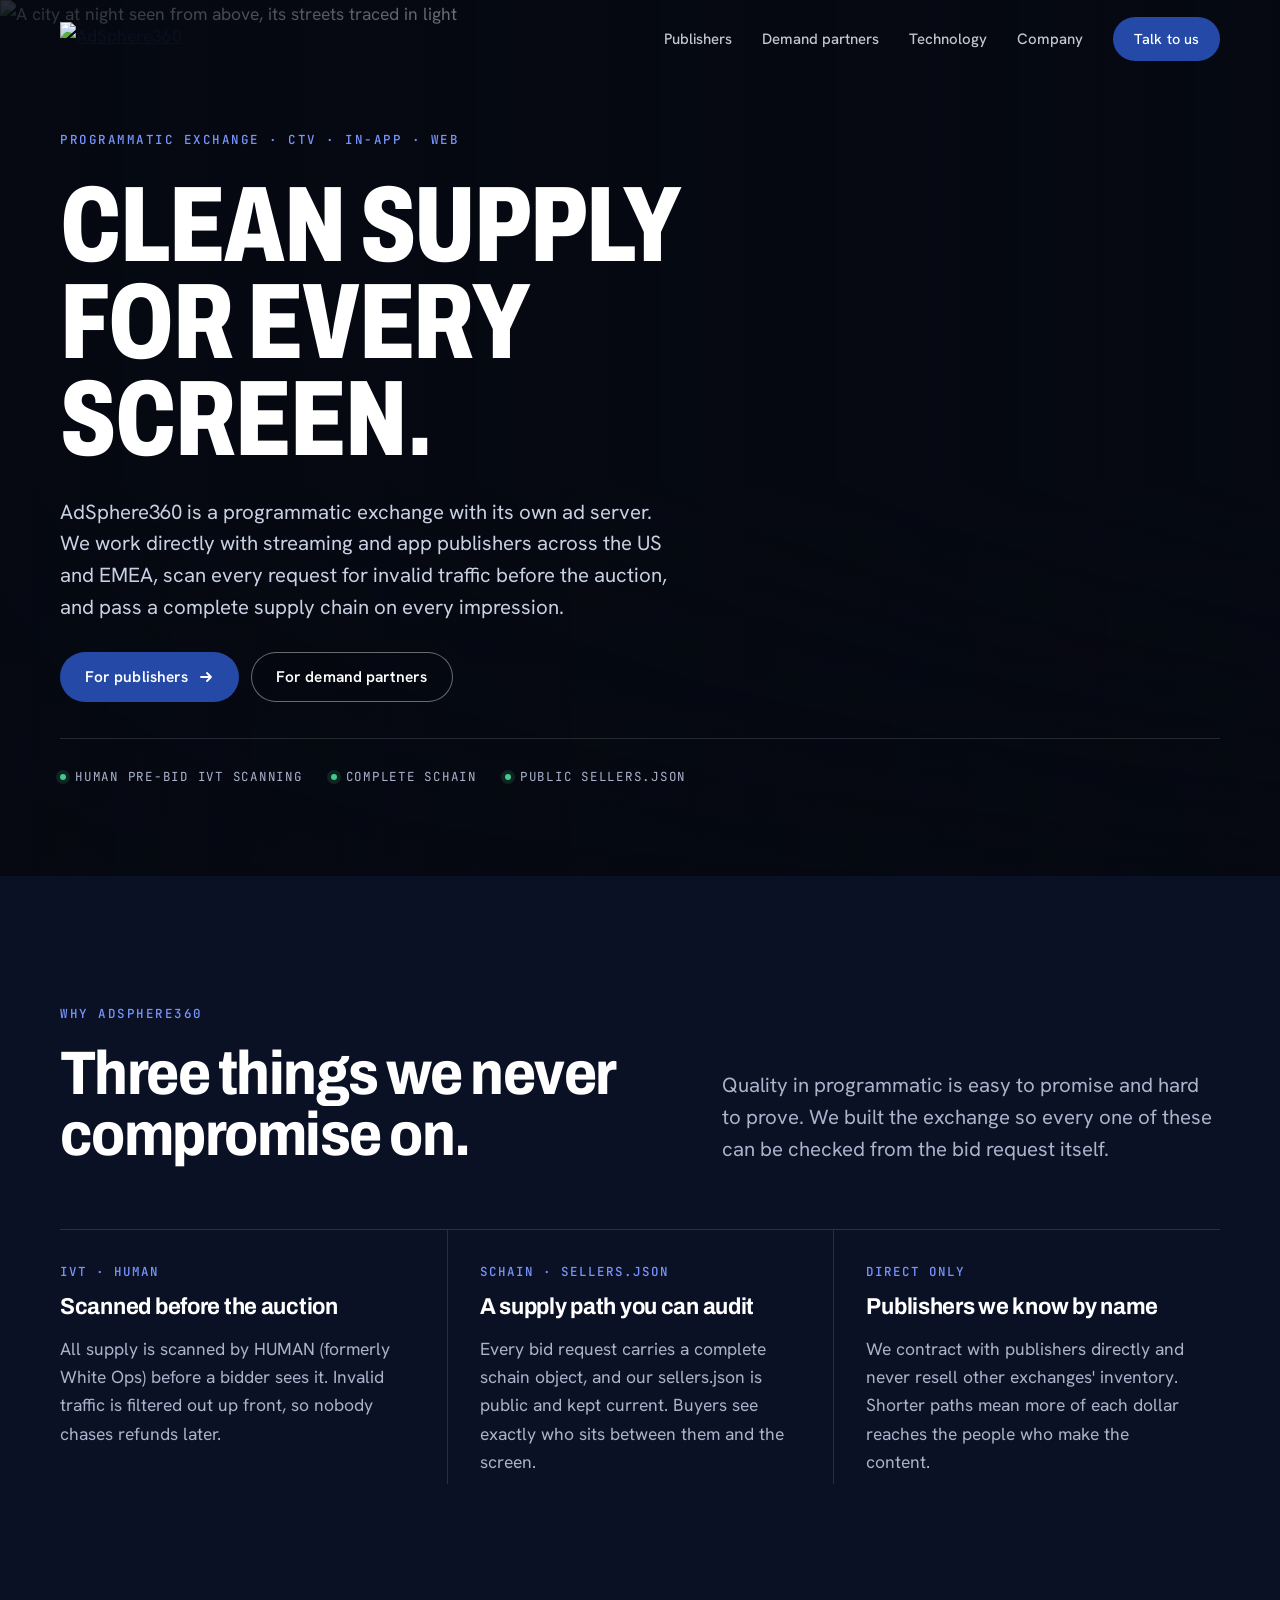
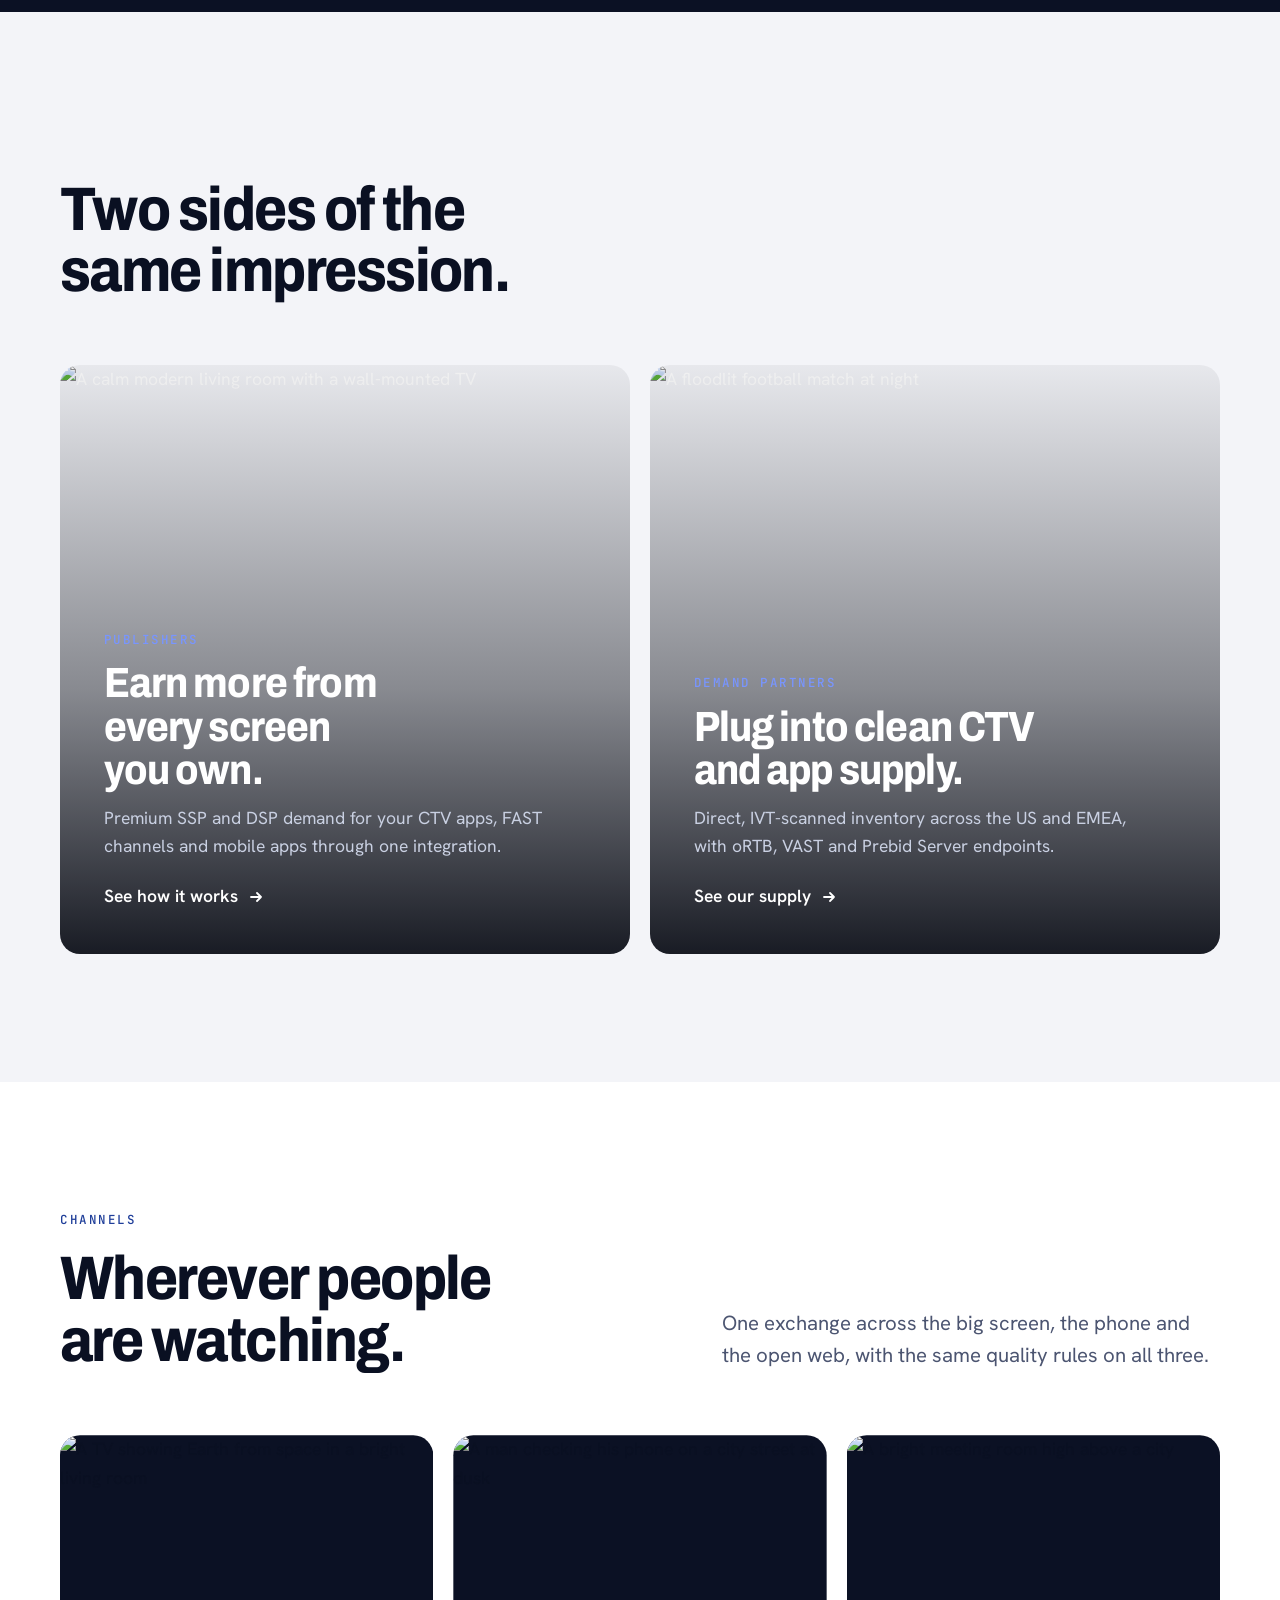
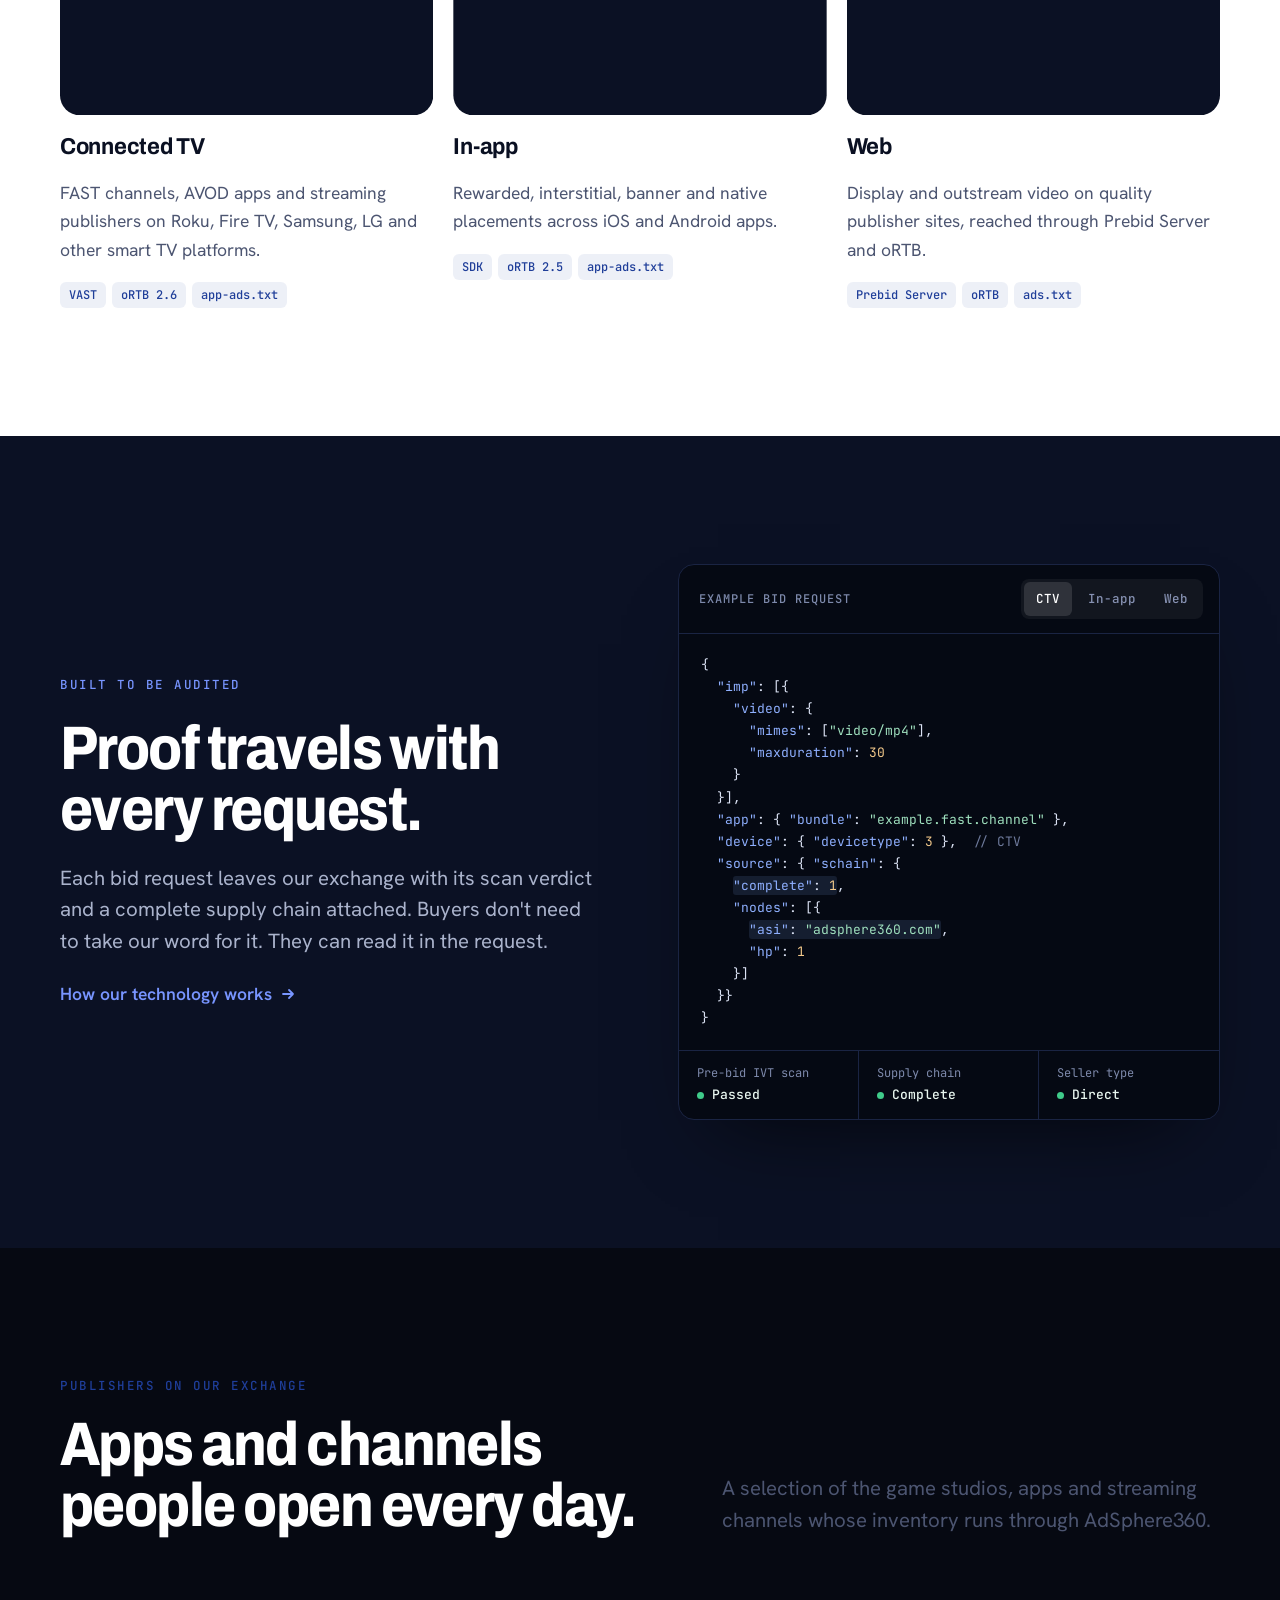
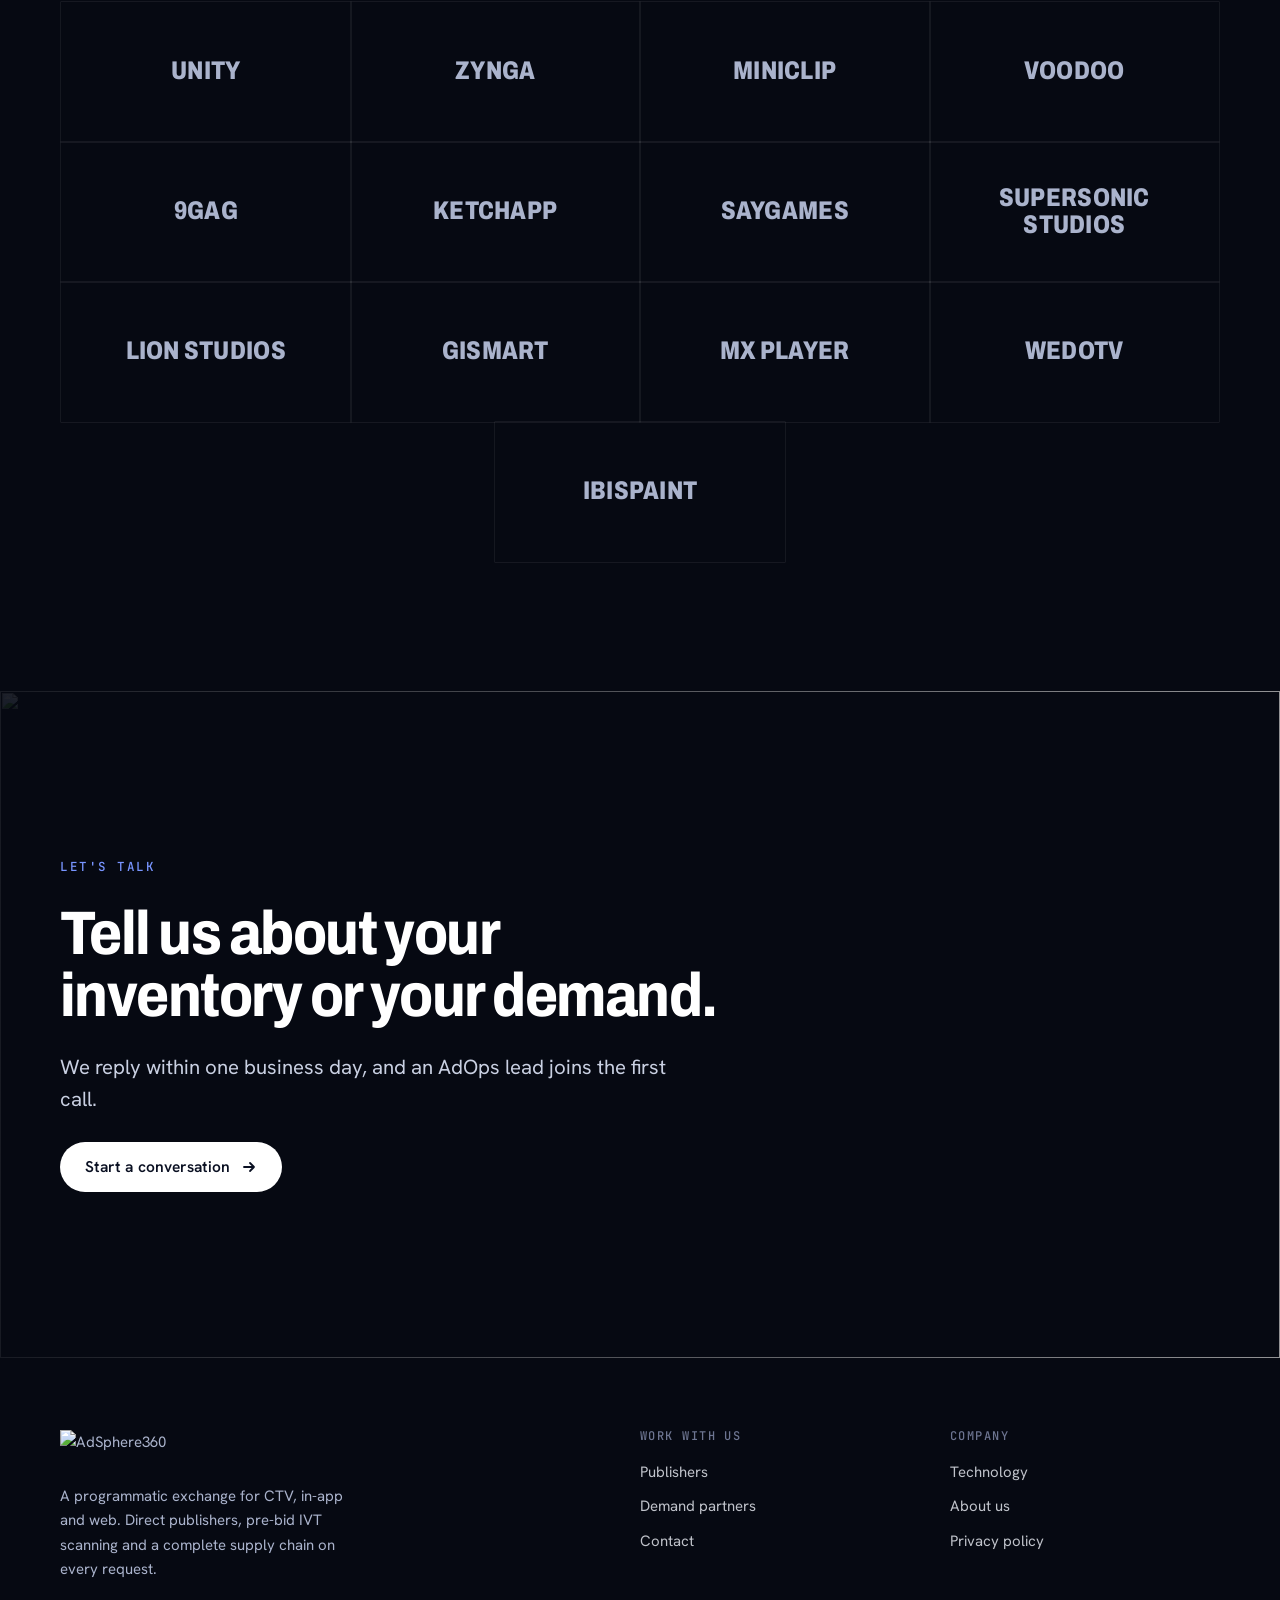
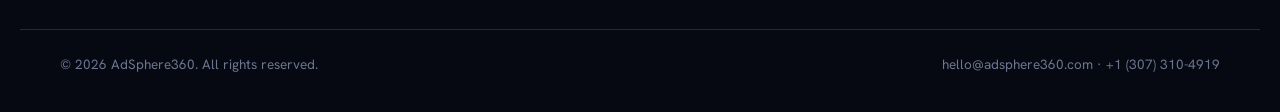
==== index.html @ b0e9ba5e "Add files via upload" ====
<!doctype html>
<html lang="en">
<head>
<meta charset="utf-8">
<meta name="viewport" content="width=device-width, initial-scale=1, viewport-fit=cover">
<title>AdSphere360</title>
<meta name="claude:viewport-fit-sides" content="cover">
<meta name="description" content="AdSphere360 is a programmatic exchange for CTV, in-app and web with direct publishers, HUMAN pre-bid IVT scanning and complete schain.">
<link rel="preconnect" href="https://fonts.googleapis.com"><link rel="preconnect" href="https://fonts.gstatic.com" crossorigin><link rel="stylesheet" href="https://fonts.googleapis.com/css2?family=Archivo:wdth,wght@62..125,500..900&family=Hanken+Grotesk:wght@400;500;600;700&family=JetBrains+Mono:wght@400;500&display=swap">
<link rel="stylesheet" href="styles.css">
</head>
<body>
<header class="site-header">
  <div class="wrap nav">
    <a class="logo" href="index.html" aria-label="AdSphere360 home"><img src="assets/logo-light.png" alt="AdSphere360" width="900" height="217"></a>
    <nav class="nav-links" aria-label="Main"><a href="publishers.html">Publishers</a><a href="demand.html">Demand partners</a><a href="technology.html">Technology</a><a href="company.html">Company</a><a class="btn btn-brand nav-cta" href="contact.html">Talk to us</a></nav>
    <button class="menu-btn" type="button" aria-expanded="false" aria-controls="mobile-panel"><span class="label">Menu</span><svg width="16" height="16" viewBox="0 0 16 16" aria-hidden="true"><path d="M2 5h12M2 11h12" stroke="currentColor" stroke-width="1.8" stroke-linecap="round"/></svg></button>
  </div>
</header>
<nav class="mobile-panel" id="mobile-panel" aria-label="Mobile"><a href="index.html" aria-current="page">Home</a><a href="publishers.html">Publishers</a><a href="demand.html">Demand partners</a><a href="technology.html">Technology</a><a href="company.html">Company</a><a href="contact.html">Contact</a></nav>
<main>
<section class="hero ">
  <div class="hero-media"><img src="assets/img/hero-city.jpg" alt="A city at night seen from above, its streets traced in light" fetchpriority="high"></div>
  <div class="wrap hero-inner on-photo">
    <span class="eyebrow rise">Programmatic exchange · CTV · In-app · Web</span>
    <h1 class="h-hero rise d1">Clean supply for every screen.</h1>
    <p class="lede rise d2">AdSphere360 is a programmatic exchange with its own ad server. We work directly with streaming and app publishers across the US and EMEA, scan every request for invalid traffic before the auction, and pass a complete supply chain on every impression.</p>
    <div class="hero-actions rise d3"><a class="btn btn-brand" href="publishers.html">For publishers <svg width="16" height="16" viewBox="0 0 16 16" aria-hidden="true"><path d="M3 8h10M9 4l4 4-4 4" fill="none" stroke="currentColor" stroke-width="1.8" stroke-linecap="round" stroke-linejoin="round"/></svg></a><a class="btn btn-line" href="demand.html">For demand partners</a></div>
    <div class="hero-foot rise d4"><span><i></i>HUMAN pre-bid IVT scanning</span><span><i></i>Complete schain</span><span><i></i>Public sellers.json</span></div>
  </div>
</section>
<section class="dark band"><div class="wrap">
  <div class="sec-head split">
    <div style="display:grid;gap:18px"><span class="eyebrow">Why AdSphere360</span><h2 class="h-xl">Three things we never compromise on.</h2></div>
    <p class="lede">Quality in programmatic is easy to promise and hard to prove. We built the exchange so every one of these can be checked from the bid request itself.</p>
  </div>
  <div class="pillars">
  <article class="pillar"><span class="tag">IVT · HUMAN</span><h3 class="h-m">Scanned before the auction</h3><p>All supply is scanned by HUMAN (formerly White Ops) before a bidder sees it. Invalid traffic is filtered out up front, so nobody chases refunds later.</p></article>
  <article class="pillar"><span class="tag">schain · sellers.json</span><h3 class="h-m">A supply path you can audit</h3><p>Every bid request carries a complete schain object, and our sellers.json is public and kept current. Buyers see exactly who sits between them and the screen.</p></article>
  <article class="pillar"><span class="tag">Direct only</span><h3 class="h-m">Publishers we know by name</h3><p>We contract with publishers directly and never resell other exchanges' inventory. Shorter paths mean more of each dollar reaches the people who make the content.</p></article>
</div>
</div></section>

<section class="band"><div class="wrap">
  <div class="sec-head"><span class="eyebrow">Who we work with</span><h2 class="h-xl">Two sides of the same impression.</h2></div>
  <div class="doors">
    <a class="door" href="publishers.html"><img src="assets/img/living-room.jpg" alt="A calm modern living room with a wall-mounted TV" loading="lazy">
      <span class="eyebrow">Publishers</span><h3>Earn more from every screen you own.</h3>
      <p>Premium SSP and DSP demand for your CTV apps, FAST channels and mobile apps through one integration.</p>
      <span class="go">See how it works <svg width="16" height="16" viewBox="0 0 16 16" aria-hidden="true"><path d="M3 8h10M9 4l4 4-4 4" fill="none" stroke="currentColor" stroke-width="1.8" stroke-linecap="round" stroke-linejoin="round"/></svg></span></a>
    <a class="door" href="demand.html"><img src="assets/img/stadium-pitch.jpg" alt="A floodlit football match at night" loading="lazy">
      <span class="eyebrow">Demand partners</span><h3>Plug into clean CTV and app supply.</h3>
      <p>Direct, IVT-scanned inventory across the US and EMEA, with oRTB, VAST and Prebid Server endpoints.</p>
      <span class="go">See our supply <svg width="16" height="16" viewBox="0 0 16 16" aria-hidden="true"><path d="M3 8h10M9 4l4 4-4 4" fill="none" stroke="currentColor" stroke-width="1.8" stroke-linecap="round" stroke-linejoin="round"/></svg></span></a>
  </div>
</div></section>

<section class="white band"><div class="wrap">
  <div class="sec-head split">
    <div style="display:grid;gap:18px"><span class="eyebrow">Channels</span><h2 class="h-xl">Wherever people are watching.</h2></div>
    <p class="lede">One exchange across the big screen, the phone and the open web, with the same quality rules on all three.</p>
  </div>
  <div class="tiles">
    <article class="tile"><figure><img src="assets/img/tv-earth.jpg" alt="A TV showing Earth from space in a bright living room" loading="lazy"></figure>
      <h3 class="h-m">Connected TV</h3><p class="muted">FAST channels, AVOD apps and streaming publishers on Roku, Fire TV, Samsung, LG and other smart TV platforms.</p>
      <div class="specs"><span class="chip">VAST</span><span class="chip">oRTB 2.6</span><span class="chip">app-ads.txt</span></div></article>
    <article class="tile"><figure><img src="assets/img/phone-street.jpg" alt="A man checking his phone on a city street at dusk" loading="lazy"></figure>
      <h3 class="h-m">In-app</h3><p class="muted">Rewarded, interstitial, banner and native placements across iOS and Android apps.</p>
      <div class="specs"><span class="chip">SDK</span><span class="chip">oRTB 2.5</span><span class="chip">app-ads.txt</span></div></article>
    <article class="tile"><figure><img src="assets/img/meeting-skyline.jpg" alt="A bright meeting room high above a city" loading="lazy"></figure>
      <h3 class="h-m">Web</h3><p class="muted">Display and outstream video on quality publisher sites, reached through Prebid Server and oRTB.</p>
      <div class="specs"><span class="chip">Prebid Server</span><span class="chip">oRTB</span><span class="chip">ads.txt</span></div></article>
  </div>
</div></section>

<section class="dark band"><div class="wrap feature">
  <div class="copy">
    <span class="eyebrow">Built to be audited</span>
    <h2 class="h-xl">Proof travels with every request.</h2>
    <p class="lede">Each bid request leaves our exchange with its scan verdict and a complete supply chain attached. Buyers don't need to take our word for it. They can read it in the request.</p>
    <div><a class="text-link" href="technology.html">How our technology works <svg width="16" height="16" viewBox="0 0 16 16" aria-hidden="true"><path d="M3 8h10M9 4l4 4-4 4" fill="none" stroke="currentColor" stroke-width="1.8" stroke-linecap="round" stroke-linejoin="round"/></svg></a></div>
  </div>
  <div class="inspector" aria-label="Example bid request from the AdSphere360 exchange">
  <div class="insp-top">
    <span class="insp-title">Example bid request</span>
    <div class="tabs" role="tablist" aria-label="Request type">
      <button class="tab" role="tab" id="tab-ctv" aria-selected="true" aria-controls="req-ctv">CTV</button>
      <button class="tab" role="tab" id="tab-app" aria-selected="false" aria-controls="req-app" tabindex="-1">In-app</button>
      <button class="tab" role="tab" id="tab-web" aria-selected="false" aria-controls="req-web" tabindex="-1">Web</button>
    </div>
  </div>
  <div class="code-stack">
<pre id="req-ctv" role="tabpanel" aria-labelledby="tab-ctv">{
  <span class="k">"imp"</span>: [{
    <span class="k">"video"</span>: {
      <span class="k">"mimes"</span>: [<span class="s">"video/mp4"</span>],
      <span class="k">"maxduration"</span>: <span class="n">30</span>
    }
  }],
  <span class="k">"app"</span>: { <span class="k">"bundle"</span>: <span class="s">"example.fast.channel"</span> },
  <span class="k">"device"</span>: { <span class="k">"devicetype"</span>: <span class="n">3</span> },  <span class="c">// CTV</span>
  <span class="k">"source"</span>: { <span class="k">"schain"</span>: {
    <span class="hl"><span class="k">"complete"</span>: <span class="n">1</span></span>,
    <span class="k">"nodes"</span>: [{
      <span class="hl"><span class="k">"asi"</span>: <span class="s">"adsphere360.com"</span></span>,
      <span class="k">"hp"</span>: <span class="n">1</span>
    }]
  }}
}</pre>
<pre id="req-app" role="tabpanel" aria-labelledby="tab-app" data-off>{
  <span class="k">"imp"</span>: [{
    <span class="k">"banner"</span>: { <span class="k">"w"</span>: <span class="n">320</span>, <span class="k">"h"</span>: <span class="n">480</span> },
    <span class="k">"instl"</span>: <span class="n">1</span>
  }],
  <span class="k">"app"</span>: { <span class="k">"bundle"</span>: <span class="s">"com.example.puzzle"</span> },
  <span class="k">"device"</span>: { <span class="k">"devicetype"</span>: <span class="n">4</span> },  <span class="c">// phone</span>
  <span class="k">"source"</span>: { <span class="k">"schain"</span>: {
    <span class="hl"><span class="k">"complete"</span>: <span class="n">1</span></span>,
    <span class="k">"nodes"</span>: [{
      <span class="hl"><span class="k">"asi"</span>: <span class="s">"adsphere360.com"</span></span>,
      <span class="k">"hp"</span>: <span class="n">1</span>
    }]
  }}
}</pre>
<pre id="req-web" role="tabpanel" aria-labelledby="tab-web" data-off>{
  <span class="k">"imp"</span>: [{
    <span class="k">"video"</span>: { <span class="k">"plcmt"</span>: <span class="n">4</span> }
  }],
  <span class="k">"site"</span>: { <span class="k">"domain"</span>: <span class="s">"example-publisher.com"</span> },
  <span class="k">"device"</span>: { <span class="k">"devicetype"</span>: <span class="n">2</span> },  <span class="c">// desktop</span>
  <span class="k">"source"</span>: { <span class="k">"schain"</span>: {
    <span class="hl"><span class="k">"complete"</span>: <span class="n">1</span></span>,
    <span class="k">"nodes"</span>: [{
      <span class="hl"><span class="k">"asi"</span>: <span class="s">"adsphere360.com"</span></span>,
      <span class="k">"hp"</span>: <span class="n">1</span>
    }]
  }}
}</pre>
  </div>
  <div class="insp-checks">
    <div>Pre-bid IVT scan<strong>Passed</strong></div>
    <div>Supply chain<strong>Complete</strong></div>
    <div>Seller type<strong>Direct</strong></div>
  </div>
</div>
</div></section>

<section class="ink band" aria-labelledby="pubs-h"><div class="wrap"><div class="sec-head split"><div style="display:grid;gap:18px"><span class="eyebrow">Publishers on our exchange</span><h2 class="h-xl" id="pubs-h">Apps and channels people open every day.</h2></div><p class="lede">A selection of the game studios, apps and streaming channels whose inventory runs through AdSphere360.</p></div><ul class="pubwall"><li><span>Unity</span></li><li><span>Zynga</span></li><li><span>Miniclip</span></li><li><span>Voodoo</span></li><li><span>9GAG</span></li><li><span>Ketchapp</span></li><li><span>SayGames</span></li><li><span>Supersonic Studios</span></li><li><span>Lion Studios</span></li><li><span>Gismart</span></li><li><span>MX Player</span></li><li><span>WeDoTV</span></li><li><span>ibisPaint</span></li></ul></div></section>

<section class="photo-band cta-band">
  <img class="bg" src="assets/img/phone-silhouette.jpg" alt="" loading="lazy">
  <div class="wrap"><div class="inner">
    <span class="eyebrow" style="color:var(--glow)">Let's talk</span>
    <h2 class="h-xl">Tell us about your inventory or your demand.</h2>
    <p class="lede" style="color:#C9D0E2">We reply within one business day, and an AdOps lead joins the first call.</p>
    <div><a class="btn btn-light" href="contact.html">Start a conversation <svg width="16" height="16" viewBox="0 0 16 16" aria-hidden="true"><path d="M3 8h10M9 4l4 4-4 4" fill="none" stroke="currentColor" stroke-width="1.8" stroke-linecap="round" stroke-linejoin="round"/></svg></a></div>
  </div></div>
</section>
</main>
<footer class="site-footer">
  <div class="wrap foot-grid">
    <div class="foot-brand">
      <img src="assets/logo-light.png" alt="AdSphere360" width="900" height="217">
      <p>A programmatic exchange for CTV, in-app and web. Direct publishers, pre-bid IVT scanning and a complete supply chain on every request.</p>
    </div>
    <div class="foot-col"><h4>Work with us</h4><ul>
      <li><a href="publishers.html">Publishers</a></li>
      <li><a href="demand.html">Demand partners</a></li>
      <li><a href="contact.html">Contact</a></li></ul></div>
    <div class="foot-col"><h4>Company</h4><ul>
      <li><a href="technology.html">Technology</a></li>
      <li><a href="company.html">About us</a></li>
      <li><a href="privacy-policy.html">Privacy policy</a></li></ul></div>
  </div>
  <div class="wrap foot-base"><span>© 2026 AdSphere360. All rights reserved.</span><span>hello@adsphere360.com · +1 (307) 310-4919</span></div>
</footer>
<script src="site.js"></script>
</body>
</html>
---- styles.css ----
/* AdSphere360 — cinematic broadcast look.
   Night photography carries the dark bands; cool paper carries the reading bands.
   Condensed uppercase display echoes the wordmark; logo blue is the only accent. */
:root{
  --ink:#060912; --night:#0B1124; --night-2:#111A35;
  --paper:#F3F4F8; --white:#FFFFFF;
  --text:#0A1022; --muted:#4C5571; --faint:#6D7591; --line:#DCE0EA;
  --brand:#1F3E99; --brand-2:#2449A6; --glow:#7895FF;
  --on-dark:#EEF1F8; --on-dark-muted:#AAB3CC; --line-dark:rgba(255,255,255,.13);
  --ok:#3FCB8A;
  --display:"Archivo","Arial Narrow","Helvetica Neue",Arial,sans-serif;
  --body:"Hanken Grotesk","Segoe UI",system-ui,sans-serif;
  --mono:"JetBrains Mono",ui-monospace,Menlo,Consolas,monospace;
  --ease-out:cubic-bezier(0.23,1,0.32,1);
  --ease-io:cubic-bezier(0.77,0,0.175,1);
  --wrap:1240px;
  color-scheme:light;
}
*{box-sizing:border-box}
html{scroll-behavior:smooth;-webkit-text-size-adjust:100%}
body{margin:0;background:var(--paper);color:var(--text);font-family:var(--body);font-size:17.5px;line-height:1.62;-webkit-font-smoothing:antialiased;text-rendering:optimizeLegibility}
img{max-width:100%;display:block}
a{color:inherit}
h1,h2,h3,h4{margin:0;font-family:var(--display);text-wrap:balance}
p{margin:0}
ul{margin:0;padding:0;list-style:none}
:focus-visible{outline:2px solid var(--glow);outline-offset:3px;border-radius:3px}

.wrap{max-width:var(--wrap);margin:0 auto;padding-left:max(20px, env(safe-area-inset-left,0px));padding-right:max(20px, env(safe-area-inset-right,0px))}
@media (min-width:760px){.wrap{padding-left:max(40px, env(safe-area-inset-left,0px));padding-right:max(40px, env(safe-area-inset-right,0px))}}

/* Type scale */
.eyebrow{font-family:var(--mono);font-size:12.5px;font-weight:500;letter-spacing:.12em;text-transform:uppercase;color:var(--brand)}
.dark .eyebrow,.on-photo .eyebrow{color:var(--glow)}
.h-hero{font-weight:800;font-stretch:72%;text-transform:uppercase;font-size:clamp(46px,8.4vw,112px);line-height:.9;letter-spacing:-.01em}
.h-xl{font-weight:750;font-stretch:88%;font-size:clamp(36px,4.8vw,64px);line-height:1;letter-spacing:-.025em}
.h-l{font-weight:700;font-stretch:92%;font-size:clamp(28px,3.2vw,42px);line-height:1.06;letter-spacing:-.02em}
.h-m{font-weight:700;font-stretch:95%;font-size:23px;line-height:1.2;letter-spacing:-.012em}
.lede{font-size:clamp(18px,1.6vw,21px);line-height:1.55;color:var(--muted);max-width:58ch}
.dark .lede,.on-photo .lede{color:var(--on-dark-muted)}
.muted{color:var(--muted)}
.dark .muted{color:var(--on-dark-muted)}

/* Bands */
.band{padding-block:clamp(72px,10vw,136px)}
.band.tight{padding-block:clamp(56px,7vw,96px)}
.dark{background:var(--night);color:var(--on-dark)}
.dark h1,.dark h2,.dark h3{color:var(--white)}
.ink{background:var(--ink);color:var(--on-dark)}
.ink h2,.ink h3{color:var(--white)}
.white{background:var(--white)}

/* Buttons */
.btn{display:inline-flex;align-items:center;gap:10px;min-height:50px;padding:0 24px;border-radius:999px;font:600 15.5px/1 var(--body);letter-spacing:.005em;text-decoration:none;cursor:pointer;border:1px solid transparent;transition:transform 160ms var(--ease-out),background-color 200ms ease,border-color 200ms ease,color 200ms ease}
.btn:active{transform:scale(.97)}
.btn svg{transition:transform 220ms var(--ease-out)}
.btn-brand{background:var(--brand-2);color:var(--white)}
.btn-light{background:var(--white);color:var(--text)}
.btn-line{border-color:rgba(255,255,255,.4);color:var(--white);background:rgba(6,9,18,.15);backdrop-filter:blur(6px);-webkit-backdrop-filter:blur(6px)}
.btn-line-dark{border-color:var(--line);color:var(--text);background:var(--white)}
@media (hover:hover) and (pointer:fine){
  .btn-brand:hover{background:#2B55C4}
  .btn-light:hover{background:#E6EAF4}
  .btn-line:hover{border-color:var(--white);background:rgba(255,255,255,.08)}
  .btn-line-dark:hover{border-color:var(--muted)}
  .btn:hover svg{transform:translateX(3px)}
}
.text-link{display:inline-flex;align-items:center;gap:8px;font-weight:600;text-decoration:none;color:var(--brand)}
.dark .text-link,.ink .text-link{color:var(--glow)}
.text-link svg{transition:transform 220ms var(--ease-out)}
@media (hover:hover){.text-link:hover svg{transform:translateX(3px)}}

/* Header */
.site-header{position:fixed;inset:0 0 auto 0;z-index:50;padding-top:env(safe-area-inset-top,0px);transition:background-color 260ms ease,border-color 260ms ease,backdrop-filter 260ms ease;border-bottom:1px solid transparent}
.site-header.solid{background:rgba(6,9,18,.86);backdrop-filter:saturate(1.3) blur(14px);-webkit-backdrop-filter:saturate(1.3) blur(14px);border-bottom-color:var(--line-dark)}
.nav{display:flex;align-items:center;justify-content:space-between;gap:20px;min-height:78px}
.logo{display:block;flex:0 0 auto}
.logo img{height:30px;width:auto}
@media (min-width:760px){.logo img{height:34px}}
.nav-links{display:flex;align-items:center;gap:30px}
.nav-links a{color:var(--on-dark);text-decoration:none;font-size:15px;font-weight:500;opacity:.82;transition:opacity 160ms ease;position:relative;padding-block:6px}
.nav-links a[aria-current="page"]{opacity:1}
.nav-links a:not(.btn)[aria-current="page"]::after{content:"";position:absolute;left:0;right:0;bottom:-2px;height:2px;background:var(--glow);border-radius:2px}
@media (hover:hover){.nav-links a:hover{opacity:1}}
.nav-links .nav-cta{min-height:44px;padding:0 20px;font-size:14.5px;opacity:1;text-decoration:none;color:var(--white)}
.menu-btn{display:none;appearance:none;background:transparent;border:1px solid var(--line-dark);color:var(--white);border-radius:999px;min-height:44px;padding:0 16px;font:600 14px/1 var(--body);cursor:pointer;gap:10px;align-items:center}
.menu-btn:active{transform:scale(.97)}
.mobile-panel{display:none}
@media (max-width:980px){
  .nav-links{display:none}
  .menu-btn{display:inline-flex}
  .mobile-panel{display:block;position:fixed;inset:0;z-index:49;background:var(--ink);padding:calc(96px + env(safe-area-inset-top,0px)) max(20px, env(safe-area-inset-right,0px)) 40px max(20px, env(safe-area-inset-left,0px));opacity:0;visibility:hidden;transform:translateY(-8px);transition:opacity 220ms var(--ease-out),transform 260ms var(--ease-out),visibility 0s 260ms}
  .menu-open .mobile-panel{opacity:1;visibility:visible;transform:none;transition:opacity 220ms var(--ease-out),transform 260ms var(--ease-out)}
  .mobile-panel a{display:block;color:var(--white);text-decoration:none;font:700 34px/1.1 var(--display);font-stretch:80%;text-transform:uppercase;padding-block:14px;border-bottom:1px solid var(--line-dark)}
  .mobile-panel a[aria-current="page"]{color:var(--glow)}
  .menu-open .site-header{background:var(--ink)}
}

/* Photo hero */
.hero{position:relative;color:var(--on-dark);background:var(--ink);overflow:hidden;isolation:isolate}
.hero-media{position:absolute;inset:0;z-index:-2}
.hero-media img{width:100%;height:100%;object-fit:cover;animation:settle 2.2s var(--ease-out) both}
.hero::before{content:"";position:absolute;inset:0;z-index:-1;background:
  linear-gradient(90deg,rgba(6,9,18,.86) 0%,rgba(6,9,18,.52) 42%,rgba(6,9,18,.06) 100%),
  linear-gradient(0deg,rgba(6,9,18,.85) 0%,rgba(6,9,18,0) 45%)}
.hero-inner{min-height:clamp(560px,82vh,860px);display:flex;flex-direction:column;justify-content:flex-end;gap:28px;padding-block:calc(130px + env(safe-area-inset-top,0px)) clamp(56px,7vw,96px)}
.hero.short .hero-inner{min-height:clamp(440px,62vh,620px)}
.hero h1{color:var(--white);max-width:13ch}
.hero.wide-title h1{max-width:16ch}
.hero .lede{max-width:56ch;color:#C9D0E2}
.hero-actions{display:flex;flex-wrap:wrap;gap:12px}
.hero-foot{display:flex;flex-wrap:wrap;gap:10px 28px;padding-top:28px;margin-top:8px;border-top:1px solid var(--line-dark);font-family:var(--mono);font-size:12.5px;letter-spacing:.06em;text-transform:uppercase;color:var(--on-dark-muted)}
.hero-foot span{display:inline-flex;align-items:center;gap:9px}
.hero-foot i{width:6px;height:6px;border-radius:50%;background:var(--ok);display:inline-block;box-shadow:0 0 0 4px rgba(63,203,138,.14)}
@keyframes settle{from{transform:scale(1.07)}to{transform:scale(1)}}
@keyframes rise{from{opacity:0;transform:translateY(14px)}to{opacity:1;transform:none}}
.rise{animation:rise 760ms var(--ease-out) both}
.d1{animation-delay:90ms}.d2{animation-delay:180ms}.d3{animation-delay:270ms}.d4{animation-delay:360ms}

/* Section heads */
.sec-head{display:grid;gap:18px;max-width:780px;margin-bottom:clamp(40px,5vw,64px)}
.sec-head.split{max-width:none;grid-template-columns:minmax(0,1.2fr) minmax(0,1fr);align-items:end;gap:24px 64px}
@media (max-width:860px){.sec-head.split{grid-template-columns:minmax(0,1fr)}}

/* Pillars */
.pillars{display:grid;grid-template-columns:repeat(3,minmax(0,1fr));gap:0;border-top:1px solid var(--line-dark)}
.pillar{padding:36px 32px 8px 0;display:grid;gap:14px;align-content:start}
.pillar + .pillar{padding-left:32px;border-left:1px solid var(--line-dark)}
.pillar .tag{font:500 12.5px/1 var(--mono);letter-spacing:.08em;text-transform:uppercase;color:var(--glow)}
.pillar p{color:var(--on-dark-muted)}
.light-pillars{border-top-color:var(--line)}
.light-pillars .pillar + .pillar{border-left-color:var(--line)}
.light-pillars .pillar .tag{color:var(--brand)}
.light-pillars .pillar p{color:var(--muted)}
@media (max-width:860px){.pillars{grid-template-columns:minmax(0,1fr)}.pillar,.pillar + .pillar{padding:28px 0 4px;border-left:0;border-top:1px solid var(--line-dark)}.light-pillars .pillar{border-top-color:var(--line)}.pillar:first-child{border-top:0}}

/* Big image cards (audience doors) */
.doors{display:grid;grid-template-columns:repeat(2,minmax(0,1fr));gap:20px}
@media (max-width:860px){.doors{grid-template-columns:minmax(0,1fr)}}
.door{position:relative;display:flex;flex-direction:column;justify-content:flex-end;min-height:clamp(420px,46vw,600px);border-radius:20px;overflow:hidden;text-decoration:none;color:var(--white);isolation:isolate;padding:clamp(28px,3.4vw,44px)}
.door img{position:absolute;inset:0;width:100%;height:100%;object-fit:cover;z-index:-2;transition:transform 900ms var(--ease-out)}
.door::before{content:"";position:absolute;inset:0;z-index:-1;background:linear-gradient(0deg,rgba(6,9,18,.92) 0%,rgba(6,9,18,.45) 45%,rgba(6,9,18,.05) 100%)}
.door .eyebrow{color:var(--glow);margin-bottom:12px}
.door h3{font-weight:750;font-stretch:88%;font-size:clamp(30px,3.3vw,44px);line-height:1.02;letter-spacing:-.02em;color:var(--white);max-width:16ch}
.door p{color:#C9D0E2;margin-top:12px;max-width:44ch}
.door .go{margin-top:22px;display:inline-flex;align-items:center;gap:10px;font-weight:600}
.door .go svg{transition:transform 220ms var(--ease-out)}
.door:active{transform:scale(.99);transition:transform 160ms var(--ease-out)}
@media (hover:hover) and (pointer:fine){.door:hover img{transform:scale(1.04)}.door:hover .go svg{transform:translateX(4px)}}

/* Channel tiles */
.tiles{display:grid;grid-template-columns:repeat(3,minmax(0,1fr));gap:20px}
@media (max-width:900px){.tiles{grid-template-columns:minmax(0,1fr)}}
.tile{display:grid;gap:18px;align-content:start}
.tile figure{margin:0;border-radius:16px;overflow:hidden;aspect-ratio:4/3;max-width:100%;background:var(--night)}
.tile figure img{width:100%;height:100%;object-fit:cover;transition:transform 900ms var(--ease-out)}
@media (hover:hover){.tile:hover figure img{transform:scale(1.04)}}
.tile .specs{display:flex;flex-wrap:wrap;gap:6px}
.chip{font:500 12px/1 var(--mono);padding:7px 9px;border-radius:6px;background:rgba(31,62,153,.08);color:var(--brand);white-space:nowrap}
.dark .chip,.ink .chip{background:rgba(120,149,255,.12);color:#C4D0FF}

/* Split feature: image + copy */
.feature{display:grid;grid-template-columns:minmax(0,1fr) minmax(0,1fr);gap:clamp(36px,6vw,88px);align-items:center}
.feature.flip > :first-child{order:2}
@media (max-width:900px){.feature,.feature.flip{grid-template-columns:minmax(0,1fr)}.feature.flip > :first-child{order:0}}
.feature figure{margin:0;border-radius:20px;overflow:hidden;aspect-ratio:5/6;max-width:100%}
.feature figure.wide{aspect-ratio:4/3}
.feature figure img{width:100%;height:100%;object-fit:cover}
.feature .copy{display:grid;gap:22px;align-content:center;min-width:0}

/* Check list */
.checks{display:grid}
.checks li{display:grid;grid-template-columns:24px minmax(0,1fr);gap:12px;padding-block:15px;border-top:1px solid var(--line)}
.checks li:last-child{border-bottom:1px solid var(--line)}
.checks svg{margin-top:5px;color:var(--brand)}
.dark .checks li{border-color:var(--line-dark);color:var(--on-dark-muted)}
.dark .checks svg{color:var(--glow)}

/* Steps (real sequences only) */
.steps{display:grid;grid-template-columns:repeat(4,minmax(0,1fr));gap:0;counter-reset:s}
.step{padding:30px 28px 0 0;border-top:2px solid var(--text);display:grid;gap:10px;align-content:start}
.step + .step{padding-left:0}
.step .n{font:500 13px/1 var(--mono);color:var(--brand)}
.step p{color:var(--muted);font-size:16px}
.dark .step{border-top-color:var(--white)}
.dark .step .n{color:var(--glow)}
.dark .step p{color:var(--on-dark-muted)}
@media (max-width:900px){.steps{grid-template-columns:repeat(2,minmax(0,1fr));row-gap:36px}}
@media (max-width:520px){.steps{grid-template-columns:minmax(0,1fr)}}

/* Full-bleed photo band */
.photo-band{position:relative;isolation:isolate;color:var(--white);overflow:hidden;background:var(--ink)}
.photo-band img.bg{position:absolute;inset:0;width:100%;height:100%;object-fit:cover;z-index:-2}
.photo-band::before{content:"";position:absolute;inset:0;z-index:-1;background:linear-gradient(90deg,rgba(6,9,18,.9) 0%,rgba(6,9,18,.55) 55%,rgba(6,9,18,.25) 100%)}
.photo-band .inner{padding-block:clamp(96px,13vw,180px);display:grid;gap:24px;max-width:760px}
.photo-band h2{color:var(--white)}
.photo-band p{color:#C9D0E2}

/* Partners strip */
.partners{display:flex;flex-wrap:wrap;align-items:center;gap:16px 44px}
.partners li{font:700 21px/1.1 var(--display);font-stretch:88%;letter-spacing:-.01em;color:var(--on-dark-muted);text-transform:uppercase}
.partners-label{font:500 12px/1 var(--mono);letter-spacing:.12em;text-transform:uppercase;color:var(--faint);margin-bottom:26px}

/* Publisher wall */
.pubwall{display:flex;flex-wrap:wrap;justify-content:center;padding:1px}
.pubwall li{flex:0 0 25%;display:grid;place-items:center;min-height:clamp(96px,11vw,140px);padding:20px;text-align:center;box-shadow:0 0 0 .5px var(--line-dark);transition:background-color 300ms ease}
@media (max-width:900px){.pubwall li{flex-basis:33.333%}}
@media (max-width:560px){.pubwall li{flex-basis:50%}}
.pubwall span{font:800 clamp(19px,2vw,26px)/1.05 var(--display);font-stretch:80%;text-transform:uppercase;letter-spacing:.01em;color:var(--on-dark-muted);transition:color 300ms ease}
@media (hover:hover){.pubwall li:hover{background:rgba(120,149,255,.06)}.pubwall li:hover span{color:var(--white)}}

/* Operating countries */
.cities{display:grid;grid-template-columns:repeat(4,minmax(0,1fr));gap:20px}
@media (max-width:900px){.cities{grid-template-columns:repeat(2,minmax(0,1fr))}}
@media (max-width:480px){.cities{grid-template-columns:minmax(0,1fr)}}
.city{display:grid;gap:6px;align-content:start}
.city figure{margin:0 0 12px;border-radius:16px;overflow:hidden;aspect-ratio:3/4;max-width:100%}
.city figure img{width:100%;height:100%;object-fit:cover;transition:transform 900ms var(--ease-out)}
@media (hover:hover){.city:hover figure img{transform:scale(1.05)}}
.city h3{color:var(--white)}
.city span{font:500 12px/1 var(--mono);letter-spacing:.1em;text-transform:uppercase;color:var(--glow)}

/* Privacy policy */
.policy{display:grid;grid-template-columns:240px minmax(0,1fr);gap:clamp(32px,6vw,96px);align-items:start}
@media (max-width:900px){.policy{grid-template-columns:minmax(0,1fr)}.policy-toc{display:none}}
.policy-toc{position:sticky;top:110px}
.policy-toc ol{margin:0;padding:0;list-style:none;display:grid;gap:10px;counter-reset:t}
.policy-toc a{text-decoration:none;color:var(--muted);font-size:15px}
@media (hover:hover){.policy-toc a:hover{color:var(--brand)}}
.policy-body{max-width:72ch;display:grid;gap:48px}
.policy-date{font:500 13px/1 var(--mono);color:var(--faint);letter-spacing:.06em;text-transform:uppercase}
.policy-body section{display:grid;gap:14px;scroll-margin-top:110px}
.policy-body h3{font:700 17px/1.3 var(--body);margin-top:6px}
.policy-body p,.policy-body li{color:var(--muted)}
.policy-body strong{color:var(--text);font-weight:600}
.policy-body ul{display:grid;gap:8px;padding-left:20px;list-style:disc}
.policy-body li::marker{color:var(--brand)}

/* Inspector */
.inspector{background:#050913;color:#DCE3F5;border:1px solid #1A2443;border-radius:16px;overflow:hidden;min-width:0;box-shadow:0 40px 80px -40px rgba(0,0,0,.7)}
.insp-top{display:flex;align-items:center;justify-content:space-between;gap:12px;padding:14px 16px 14px 20px;flex-wrap:wrap;border-bottom:1px solid #1A2443}
.insp-title{font:500 12px/1 var(--mono);letter-spacing:.08em;text-transform:uppercase;color:#7D89AB}
.tabs{display:flex;gap:4px;background:rgba(255,255,255,.05);border-radius:8px;padding:3px}
.tab{appearance:none;border:0;background:transparent;color:#8792B3;font:500 12.5px/1 var(--mono);padding:8px 12px;border-radius:6px;cursor:pointer;min-height:34px;transition:color 160ms ease,background-color 160ms ease,transform 160ms var(--ease-out)}
.tab:active{transform:scale(.96)}
.tab[aria-selected="true"]{background:rgba(255,255,255,.12);color:#fff}
.code-stack{display:grid}
.code-stack pre{grid-area:1/1;margin:0;padding:20px 22px;font:400 13px/1.7 var(--mono);overflow-x:auto;white-space:pre;scrollbar-width:thin;scrollbar-color:#2A3558 transparent;transition:opacity 260ms ease,filter 260ms ease}
.code-stack pre::-webkit-scrollbar{height:6px}
.code-stack pre::-webkit-scrollbar-thumb{background:#2A3558;border-radius:3px}
@media (max-width:420px){.code-stack pre{font-size:11.5px;padding:16px}}
.code-stack pre[data-off]{opacity:0;filter:blur(3px);visibility:hidden;transition:opacity 200ms ease,filter 200ms ease,visibility 0s 200ms}
.k{color:#8FB0FF}.s{color:#9FE0BE}.n{color:#F3C98B}.c{color:#6E7A9C}
.hl{background:rgba(143,176,255,.12);border-radius:3px;padding:1px 0}
.insp-checks{display:grid;grid-template-columns:repeat(3,minmax(0,1fr));border-top:1px solid #1A2443}
.insp-checks div{padding:14px 18px;font:400 12px/1.4 var(--mono);color:#7D89AB;border-right:1px solid #1A2443;min-width:0}
.insp-checks div:last-child{border-right:0}
.insp-checks strong{display:flex;align-items:center;gap:8px;color:#E9F7F0;font-weight:500;font-size:13px;margin-top:5px}
.insp-checks strong::before{content:"";width:7px;height:7px;border-radius:50%;background:var(--ok)}
@media (max-width:520px){.insp-checks{grid-template-columns:minmax(0,1fr)}.insp-checks div{border-right:0;border-bottom:1px solid #1A2443}.insp-checks div:last-child{border-bottom:0}}

/* Spec table */
.table-box{overflow-x:auto;border-radius:16px;border:1px solid var(--line);background:var(--white)}
table{border-collapse:collapse;width:100%;min-width:680px;font-size:16px}
th,td{text-align:left;padding:20px 24px;vertical-align:top;border-bottom:1px solid var(--line)}
tr:last-child td{border-bottom:0}
th{font:500 12px/1.3 var(--mono);letter-spacing:.09em;text-transform:uppercase;color:var(--faint);background:#F7F8FB}
td{color:var(--muted)}
td:first-child{font:700 19px/1.25 var(--display);font-stretch:92%;color:var(--text);white-space:nowrap}
td .specs{display:flex;flex-wrap:wrap;gap:6px}

/* Copy line */
.copybox{display:grid;gap:14px;padding:28px;border-radius:16px;background:var(--white);border:1px solid var(--line)}
.copyline{display:flex;align-items:stretch;border:1px solid var(--line);border-radius:10px;overflow:hidden;background:var(--paper)}
.copyline code{flex:1;min-width:0;padding:14px 16px;font:400 14px/1.4 var(--mono);color:var(--text);overflow-x:auto;white-space:nowrap;user-select:all}
.copybtn{appearance:none;border:0;border-left:1px solid var(--line);background:var(--white);color:var(--text);font:600 14px/1 var(--body);padding:0 18px;min-height:48px;cursor:pointer;transition:transform 160ms var(--ease-out)}
.copybtn:active{transform:scale(.96)}

/* Facts */
.facts{display:grid;grid-template-columns:repeat(4,minmax(0,1fr));border-top:1px solid var(--line)}
.facts div{padding:28px 24px 0 0;display:grid;gap:6px}
.facts dt{font:500 12px/1.3 var(--mono);letter-spacing:.09em;text-transform:uppercase;color:var(--faint)}
.facts dd{margin:0;font:750 30px/1.05 var(--display);font-stretch:85%;letter-spacing:-.015em;color:var(--text)}
.facts dd small{display:block;font:500 15px/1.4 var(--body);letter-spacing:0;color:var(--muted);margin-top:6px}
@media (max-width:760px){.facts{grid-template-columns:repeat(2,minmax(0,1fr));row-gap:8px}}

/* Team */
.team{display:grid;grid-template-columns:repeat(3,minmax(0,1fr));gap:clamp(24px,3vw,40px)}
@media (max-width:980px){.team{grid-template-columns:repeat(2,minmax(0,1fr))}}
@media (max-width:620px){.team{grid-template-columns:minmax(0,1fr)}}
.person h3.h-l{font-size:clamp(26px,2.4vw,32px)}
.person{display:grid;gap:18px;align-content:start}
.person figure{margin:0;border-radius:20px;overflow:hidden;aspect-ratio:4/5;max-width:100%;background:linear-gradient(150deg,var(--night-2),var(--brand))}
.person figure img{width:100%;height:100%;object-fit:cover;filter:saturate(.92)}
.person .placeholder{width:100%;height:100%;display:grid;place-items:center;font:800 clamp(64px,9vw,120px)/1 var(--display);font-stretch:75%;color:rgba(255,255,255,.9);letter-spacing:.02em}
.person .role{font:500 13px/1.4 var(--mono);color:var(--brand);letter-spacing:.04em;margin-top:6px}
.person p{color:var(--muted)}
.person .name{display:grid;gap:2px}

/* Founder */
.founder{display:grid;grid-template-columns:96px minmax(0,1fr);gap:24px;align-items:start}
.monogram{width:96px;height:96px;border-radius:50%;background:linear-gradient(135deg,var(--brand),var(--brand-2));color:var(--white);display:grid;place-items:center;font:800 32px/1 var(--display);font-stretch:80%}
.founder .role{font:500 13px/1.4 var(--mono);color:var(--brand);letter-spacing:.04em;margin:6px 0 12px}

/* Contact */
.contact-grid{display:grid;grid-template-columns:minmax(0,.85fr) minmax(0,1.15fr);gap:clamp(40px,6vw,96px)}
@media (max-width:900px){.contact-grid{grid-template-columns:minmax(0,1fr)}}
.details{display:grid;gap:22px;margin-top:8px}
.details div{display:grid;gap:4px;padding-bottom:20px;border-bottom:1px solid var(--line)}
.details dt{font:500 12px/1.3 var(--mono);letter-spacing:.09em;text-transform:uppercase;color:var(--faint)}
.details dd{margin:0;font-size:18px;color:var(--text);user-select:all}
.form{display:grid;grid-template-columns:repeat(2,minmax(0,1fr));gap:18px;background:var(--white);border:1px solid var(--line);border-radius:20px;padding:clamp(24px,3.4vw,40px)}
@media (max-width:560px){.form{grid-template-columns:minmax(0,1fr)}}
.field{display:grid;gap:8px;font-size:14px;font-weight:600;color:var(--text)}
.field.full{grid-column:1/-1}
.form input,.form select,.form textarea{font:400 16px/1.4 var(--body);color:var(--text);background:var(--paper);border:1px solid var(--line);border-radius:10px;padding:13px 14px;min-height:50px;width:100%;transition:border-color 160ms ease,box-shadow 160ms ease}
.form textarea{resize:vertical;min-height:130px}
.form input:focus,.form select:focus,.form textarea:focus{outline:none;border-color:var(--brand-2);box-shadow:0 0 0 3px rgba(36,73,166,.18)}
.seg{display:flex;flex-wrap:wrap;gap:8px;grid-column:1/-1;border:0;padding:0;margin:0}
.seg legend{font-size:14px;font-weight:600;margin-bottom:8px;padding:0}
.seg label{position:relative}
.seg input{position:absolute;opacity:0;width:1px;height:1px}
.seg span{display:inline-flex;align-items:center;min-height:44px;padding:0 16px;border-radius:999px;border:1px solid var(--line);font-weight:500;font-size:15px;cursor:pointer;transition:background-color 160ms ease,border-color 160ms ease,color 160ms ease}
.seg input:checked + span{background:var(--text);border-color:var(--text);color:var(--white)}
.seg input:focus-visible + span{outline:2px solid var(--brand-2);outline-offset:2px}
.form-foot{grid-column:1/-1;display:flex;flex-wrap:wrap;align-items:center;gap:16px}
.note{font-size:15px;color:var(--muted)}

/* CTA band */
.cta-band .inner{display:grid;gap:26px;max-width:820px}

/* Footer */
.site-footer{background:var(--ink);color:var(--on-dark-muted);font-size:15px}
.foot-grid{display:grid;grid-template-columns:minmax(0,2fr) repeat(2,minmax(0,1fr));gap:40px;padding-block:72px 48px}
@media (max-width:860px){.foot-grid{grid-template-columns:repeat(2,minmax(0,1fr))}.foot-brand{grid-column:1/-1}}
.foot-brand img{height:34px;width:auto;margin-bottom:20px}
.foot-brand p{max-width:36ch}
.foot-col h4{font:500 12px/1 var(--mono);letter-spacing:.12em;text-transform:uppercase;color:var(--faint);margin-bottom:18px}
.foot-col ul{display:grid;gap:10px}
.foot-col a{text-decoration:none;color:var(--on-dark);opacity:.8}
@media (hover:hover){.foot-col a:hover{opacity:1}}
.foot-base{display:flex;flex-wrap:wrap;justify-content:space-between;gap:12px;padding-block:24px 36px;border-top:1px solid var(--line-dark);font-size:13.5px;color:var(--faint)}

.sr-only{position:absolute;width:1px;height:1px;padding:0;margin:-1px;overflow:hidden;clip:rect(0,0,0,0);border:0}

/* Scroll reveals. Only content below the first screen is ever hidden, and only once JS has run. */
.rv{opacity:0;transform:translateY(22px)}
.rv.in{opacity:1;transform:none;transition:opacity 800ms var(--ease-out),transform 900ms var(--ease-out);transition-delay:var(--rv-d,0ms)}
.rv-img{clip-path:inset(14% 0 0 0 round 20px)}
.rv-img img{transform:scale(1.08)}
.rv-img.in{clip-path:inset(0 0 0 0 round 20px);transition:clip-path 1100ms var(--ease-io);transition-delay:var(--rv-d,0ms)}
.rv-img.in img{transform:scale(1);transition:transform 1400ms var(--ease-out);transition-delay:var(--rv-d,0ms)}
.step{position:relative}
.steps.rv-line .step{border-top-color:transparent}
.steps.rv-line .step::before{content:"";position:absolute;left:0;right:0;top:-2px;height:2px;background:var(--text);transform:scaleX(0);transform-origin:left center}
.dark .steps.rv-line .step::before{background:var(--white)}
.steps.rv-line.in .step::before{transform:scaleX(1);transition:transform 900ms var(--ease-io)}
.steps.rv-line.in .step:nth-child(2)::before{transition-delay:120ms}
.steps.rv-line.in .step:nth-child(3)::before{transition-delay:240ms}
.steps.rv-line.in .step:nth-child(4)::before{transition-delay:360ms}

@media (prefers-reduced-motion:reduce){
  .rv,.rv-img,.rv-img img{opacity:1!important;transform:none!important;clip-path:none!important}
  .steps.rv-line .step{border-top-color:inherit}
  .steps.rv-line .step::before{transform:none!important}
  html{scroll-behavior:auto}
  .hero-media img,.rise{animation:none}
  .door img,.tile figure img{transition:none}
  .btn:active,.tab:active,.copybtn:active,.door:active,.menu-btn:active{transform:none}
  .code-stack pre,.code-stack pre[data-off]{filter:none}
  .mobile-panel{transform:none!important}
}
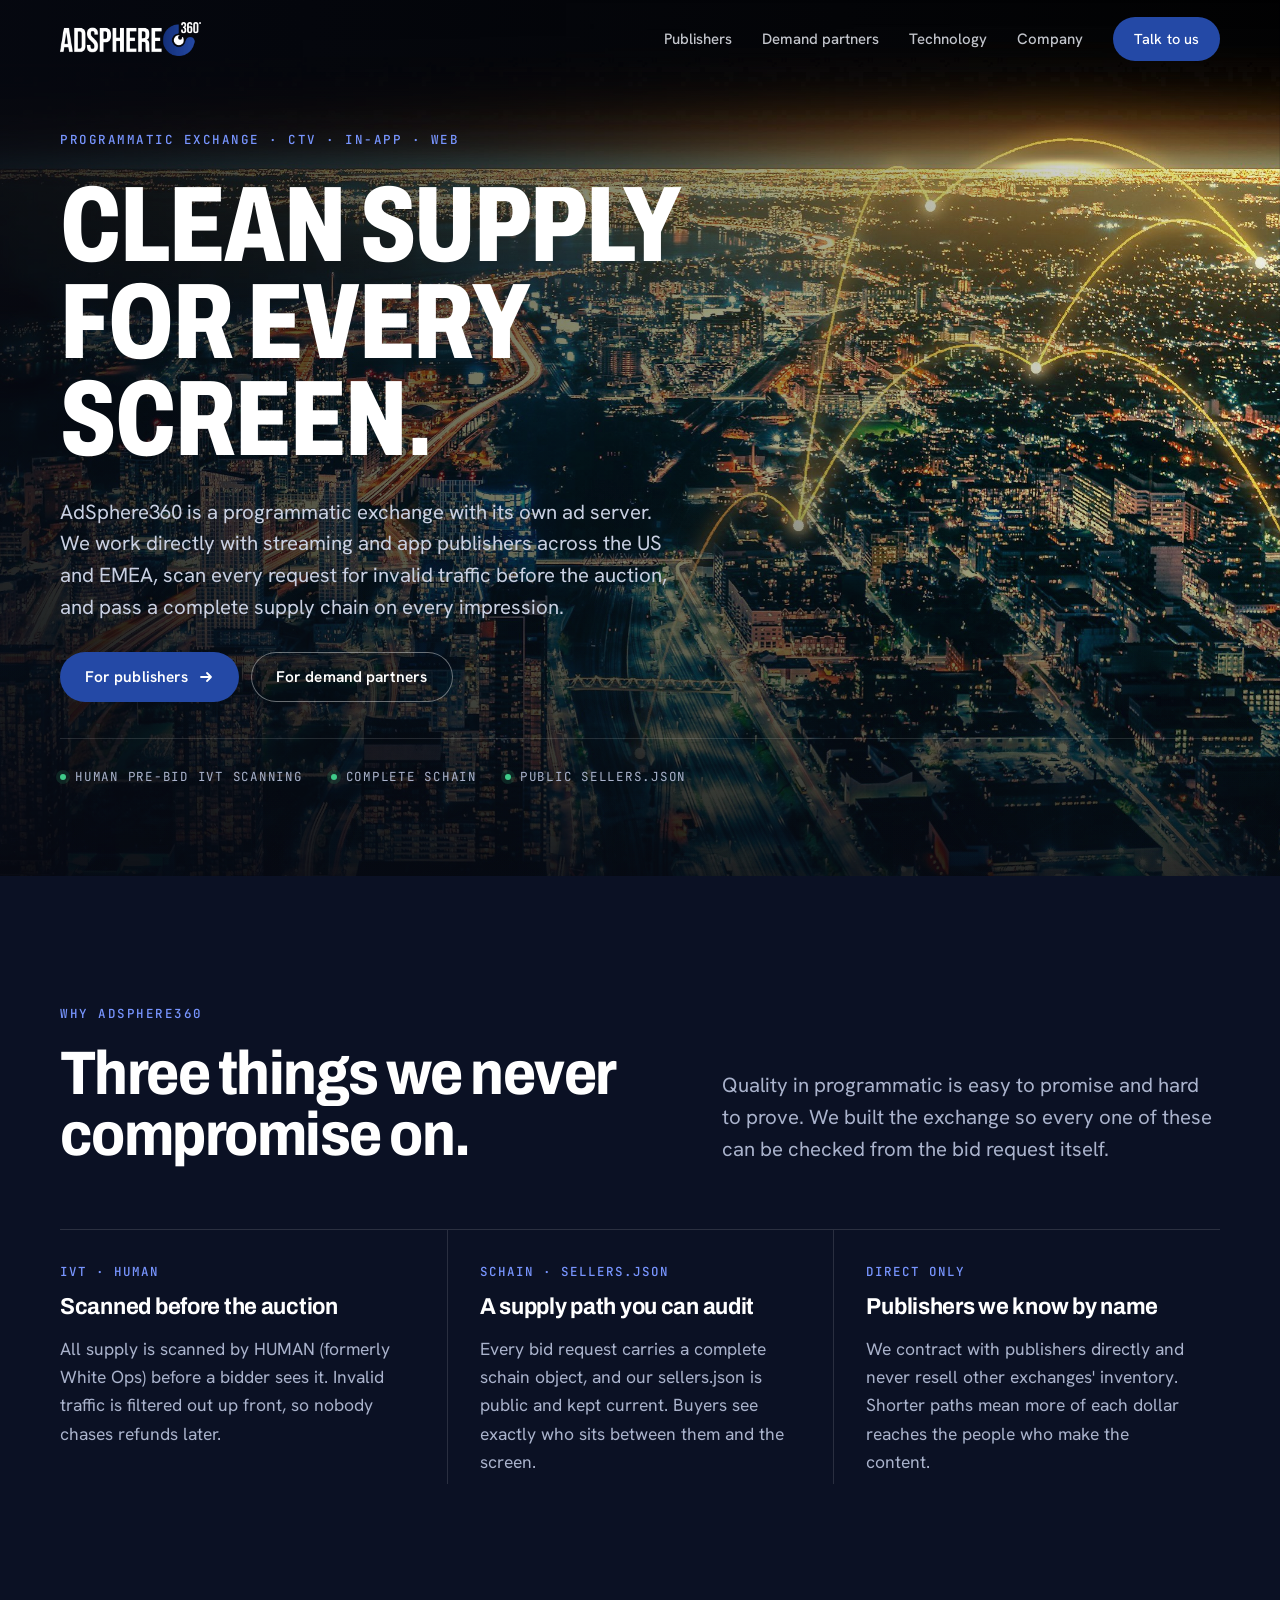
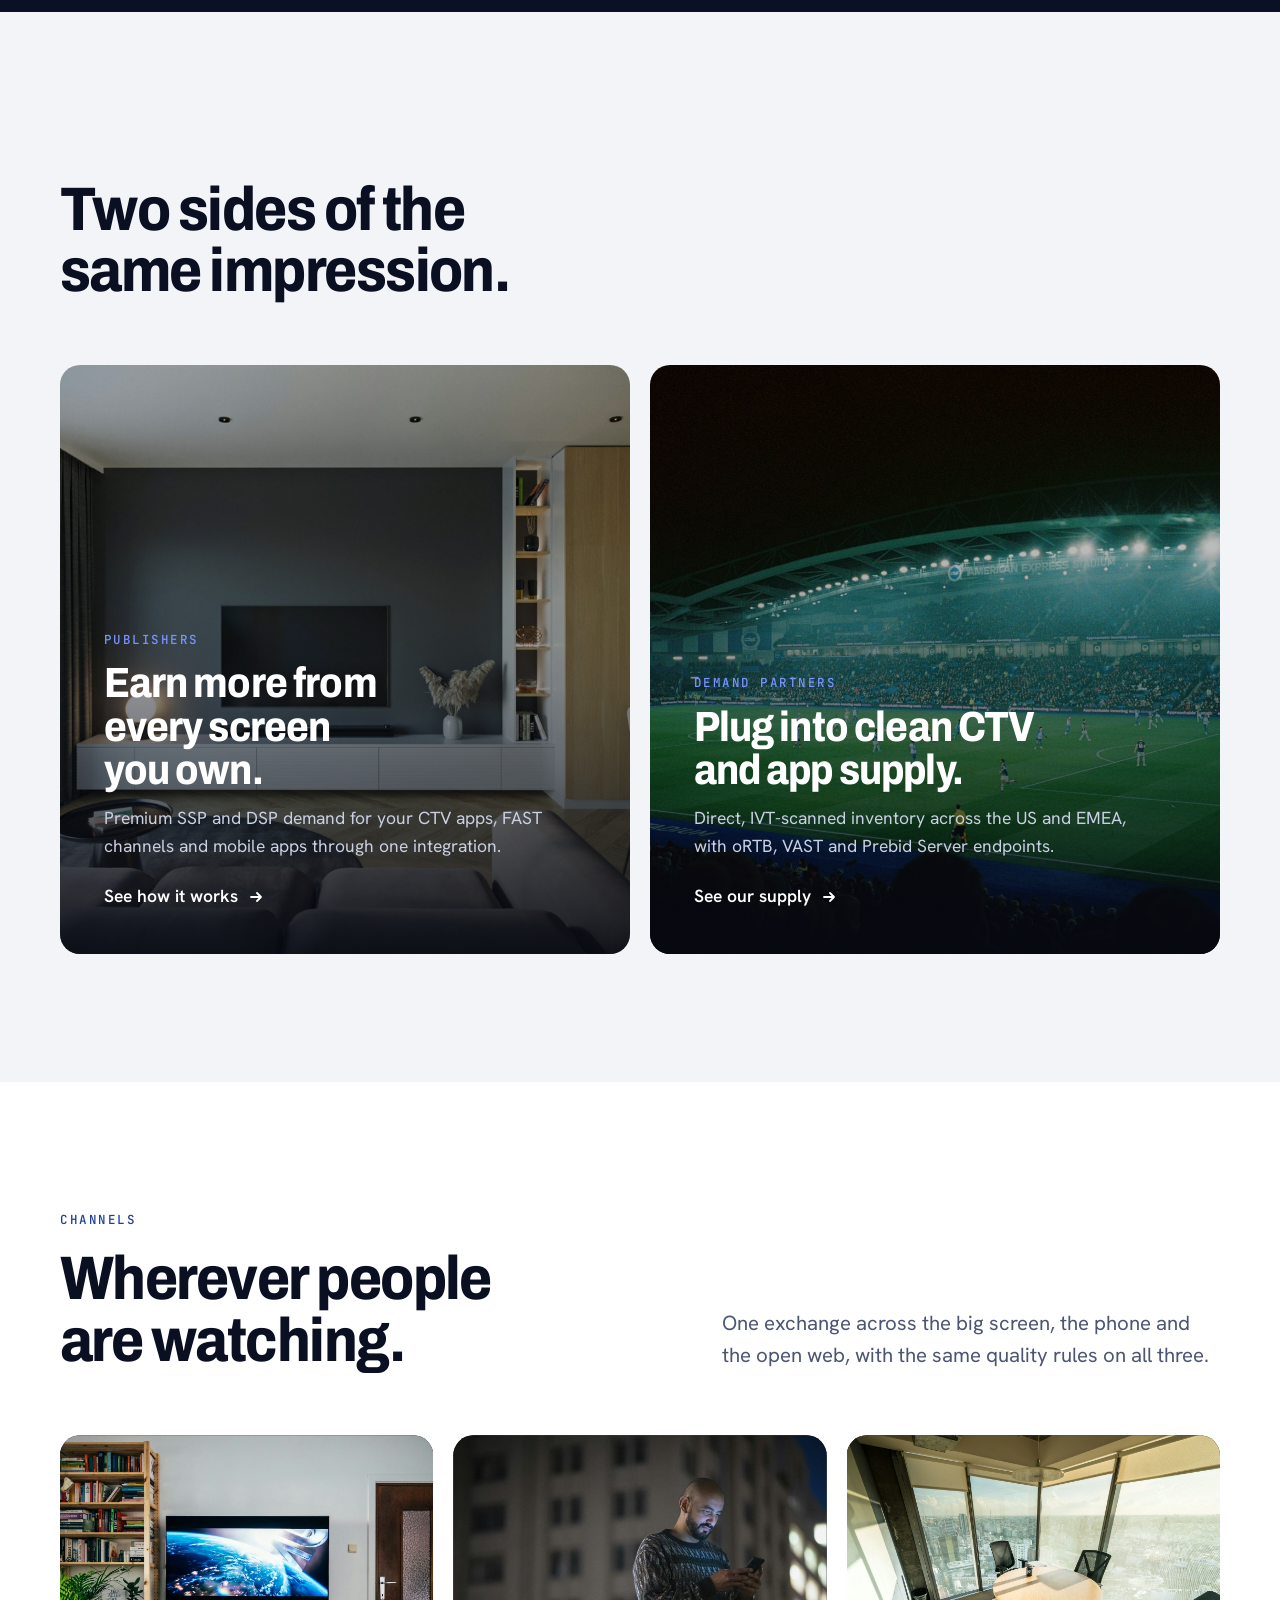
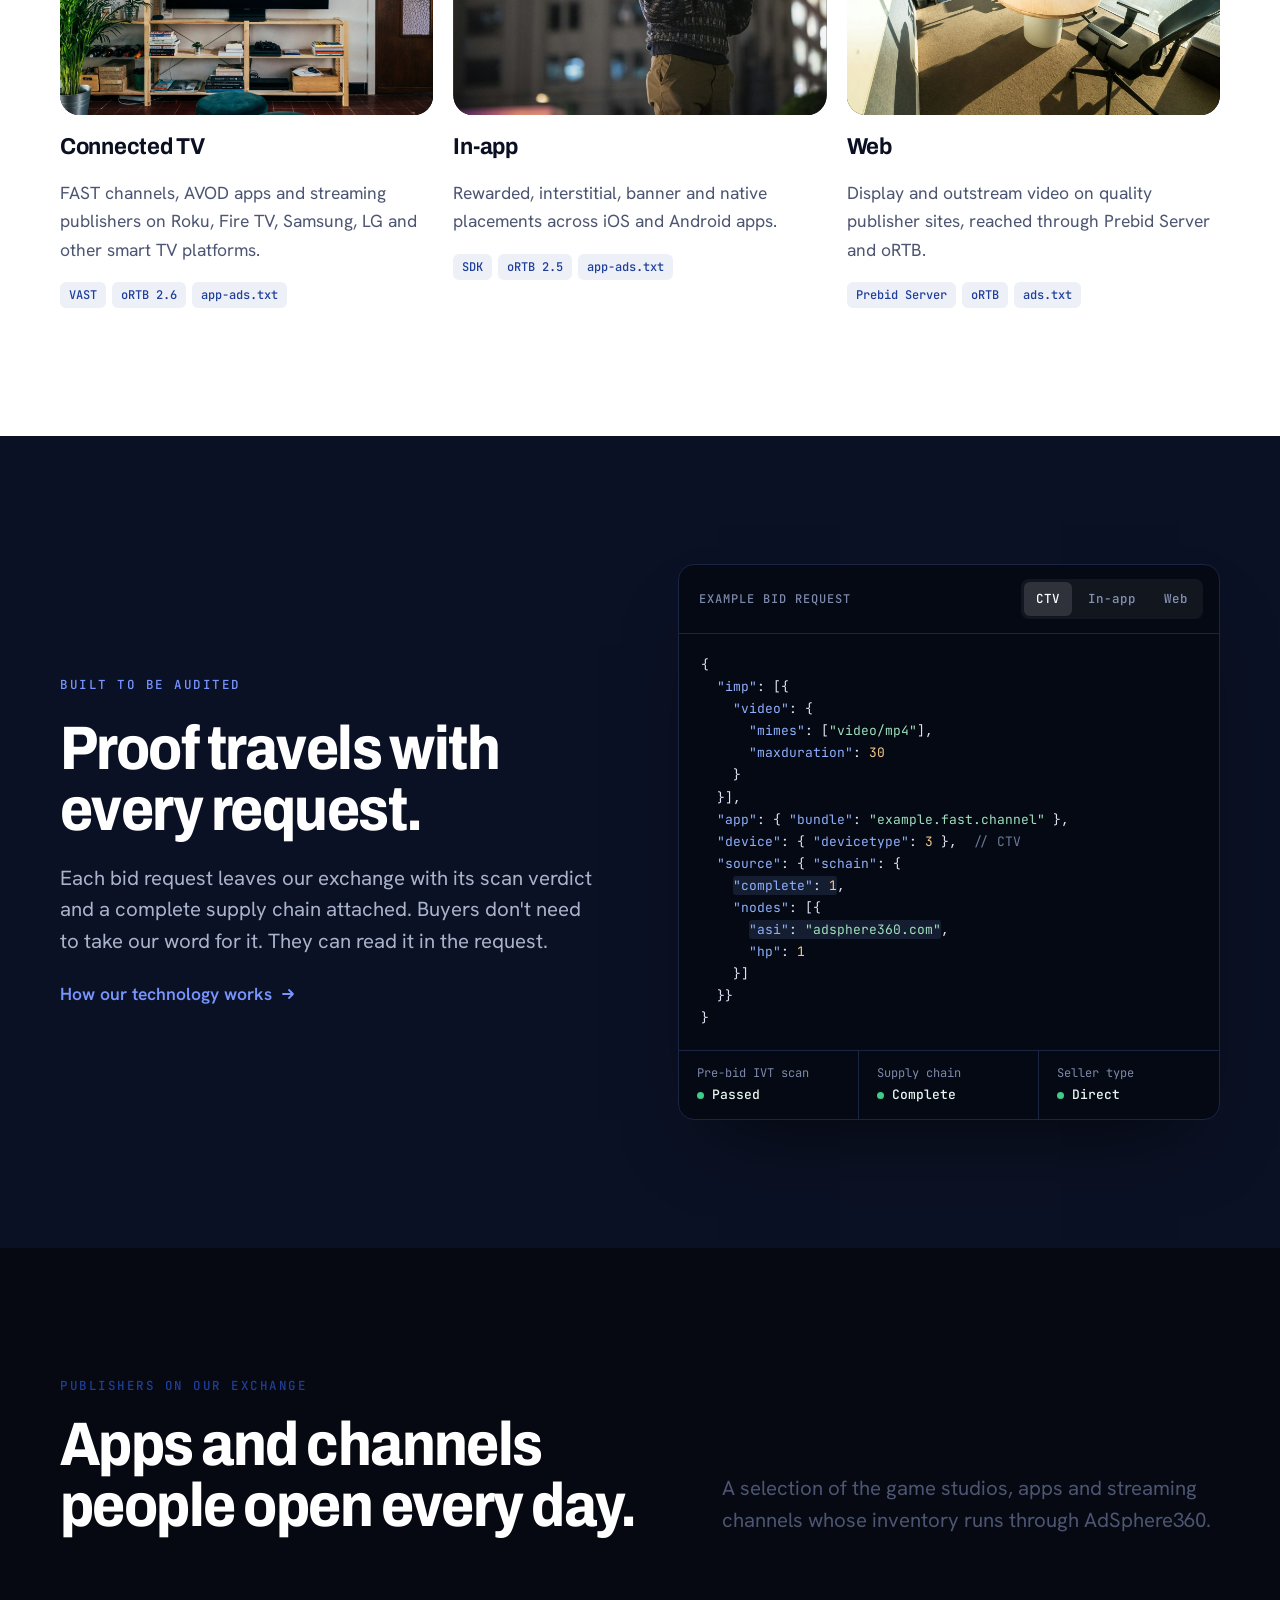
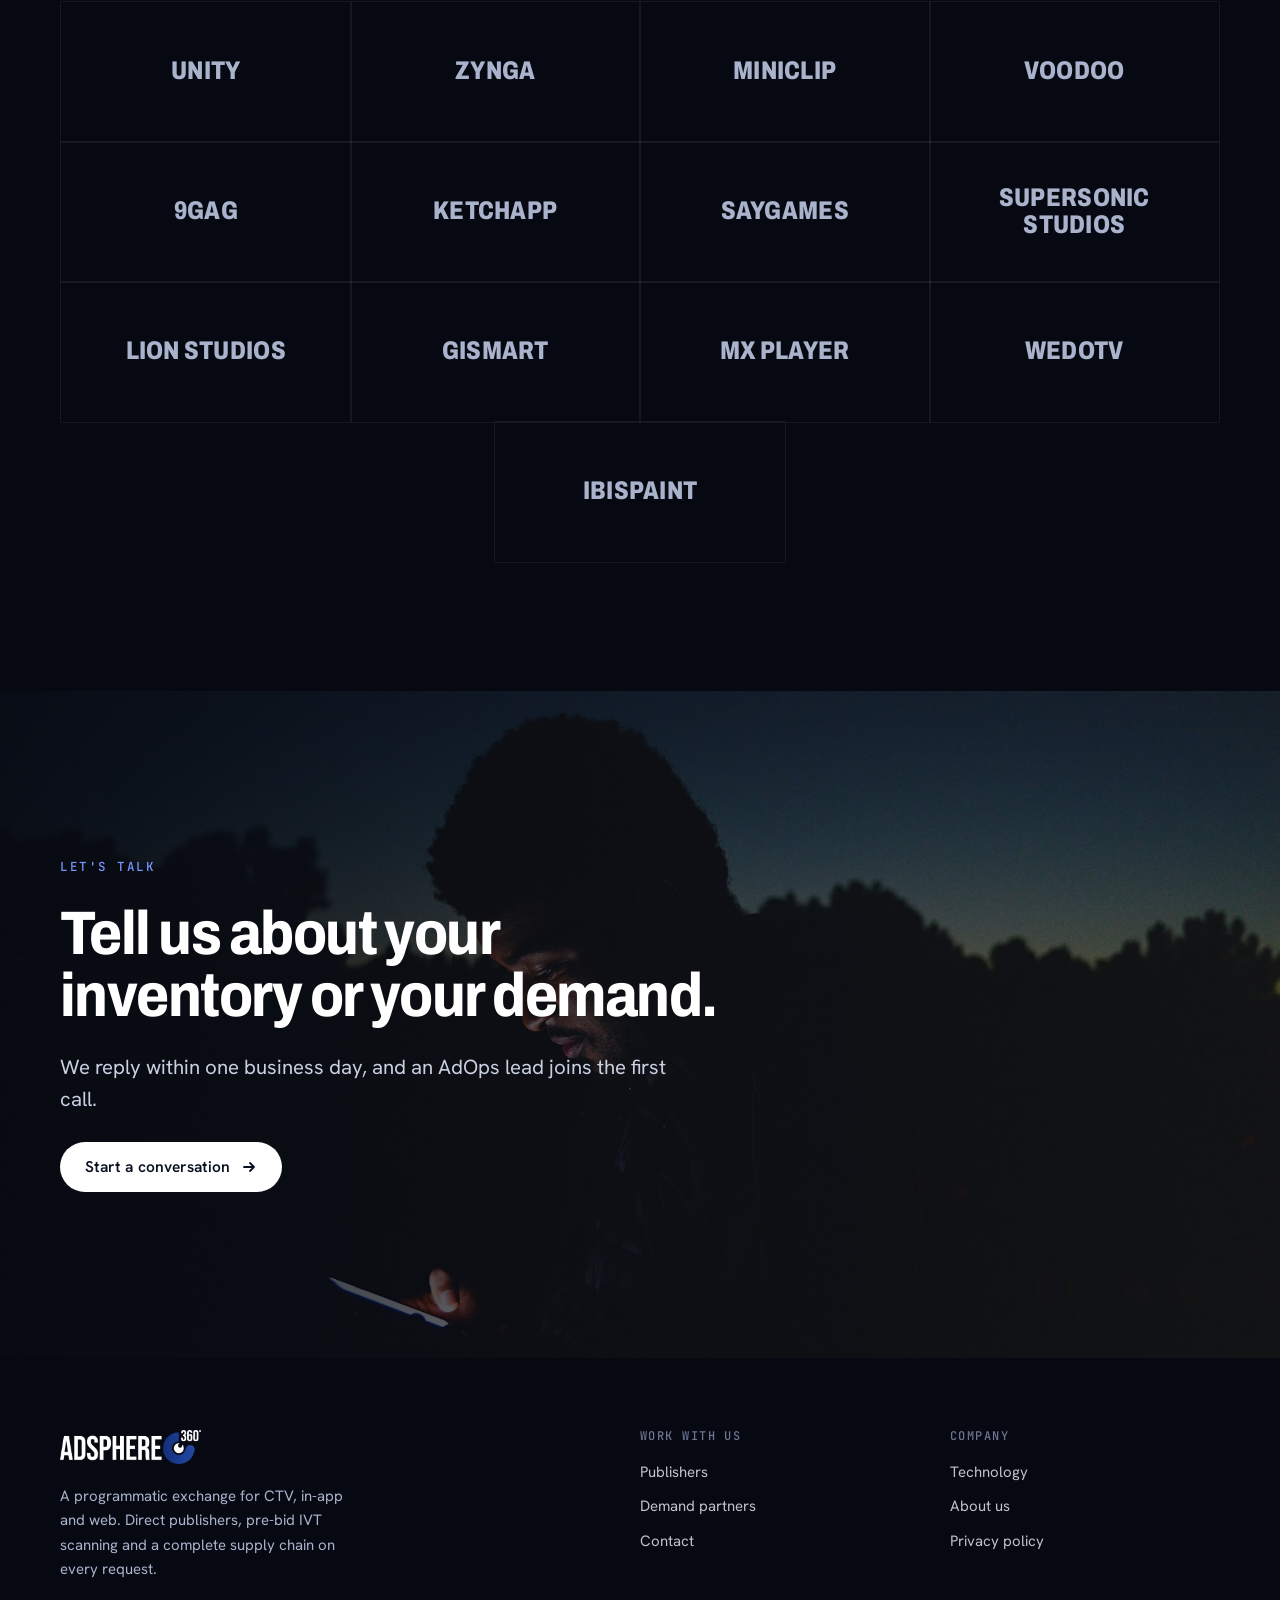
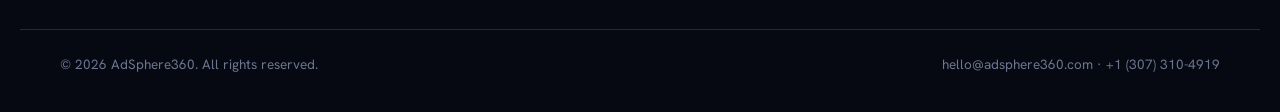
==== commit 9fceecc8: "Add files via upload" ====
--- a/index.html
+++ b/index.html
@@ -7,6 +7,9 @@
 <meta name="claude:viewport-fit-sides" content="cover">
 <meta name="description" content="AdSphere360 is a programmatic exchange for CTV, in-app and web with direct publishers, HUMAN pre-bid IVT scanning and complete schain.">
 <link rel="preconnect" href="https://fonts.googleapis.com"><link rel="preconnect" href="https://fonts.gstatic.com" crossorigin><link rel="stylesheet" href="https://fonts.googleapis.com/css2?family=Archivo:wdth,wght@62..125,500..900&family=Hanken+Grotesk:wght@400;500;600;700&family=JetBrains+Mono:wght@400;500&display=swap">
+<link rel="icon" href="favicon.ico" sizes="any">
+<link rel="icon" type="image/png" sizes="32x32" href="favicon-32.png">
+<link rel="apple-touch-icon" href="apple-touch-icon.png">
 <link rel="stylesheet" href="styles.css">
 </head>
 <body>
